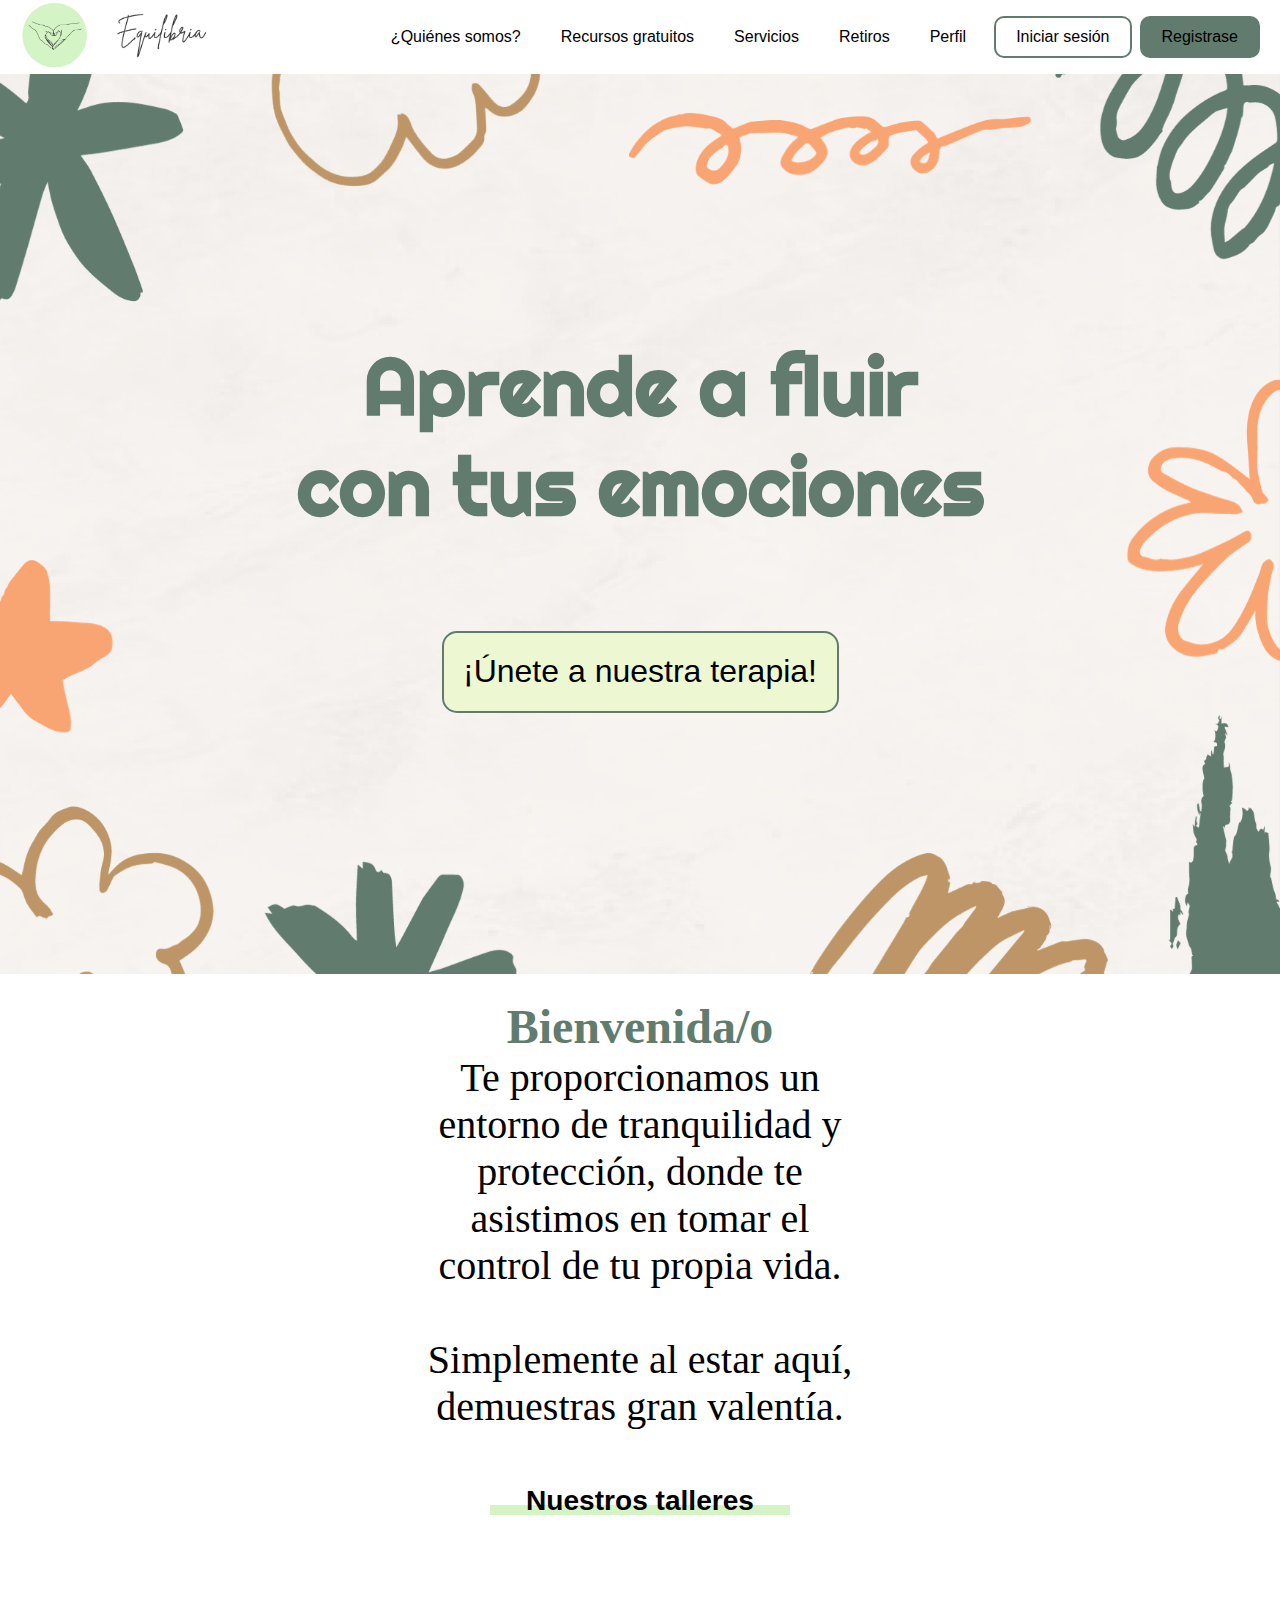
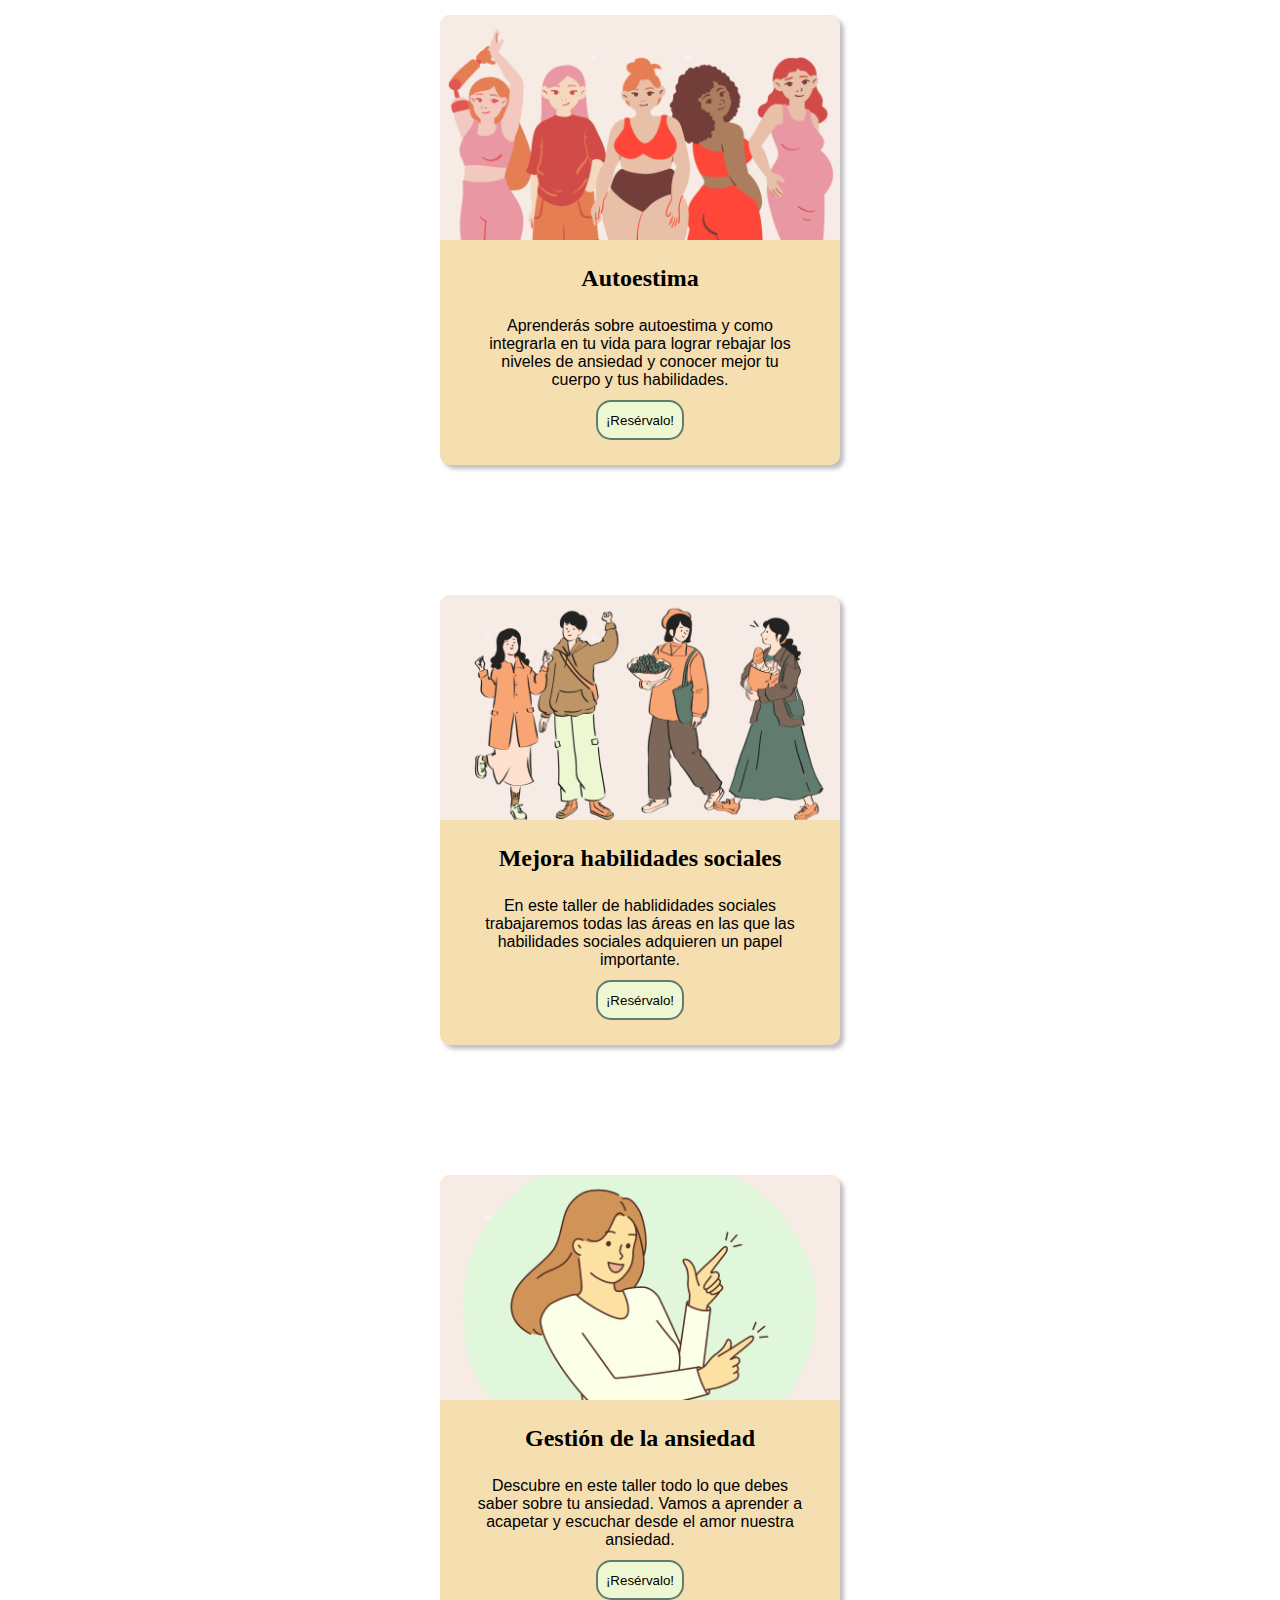
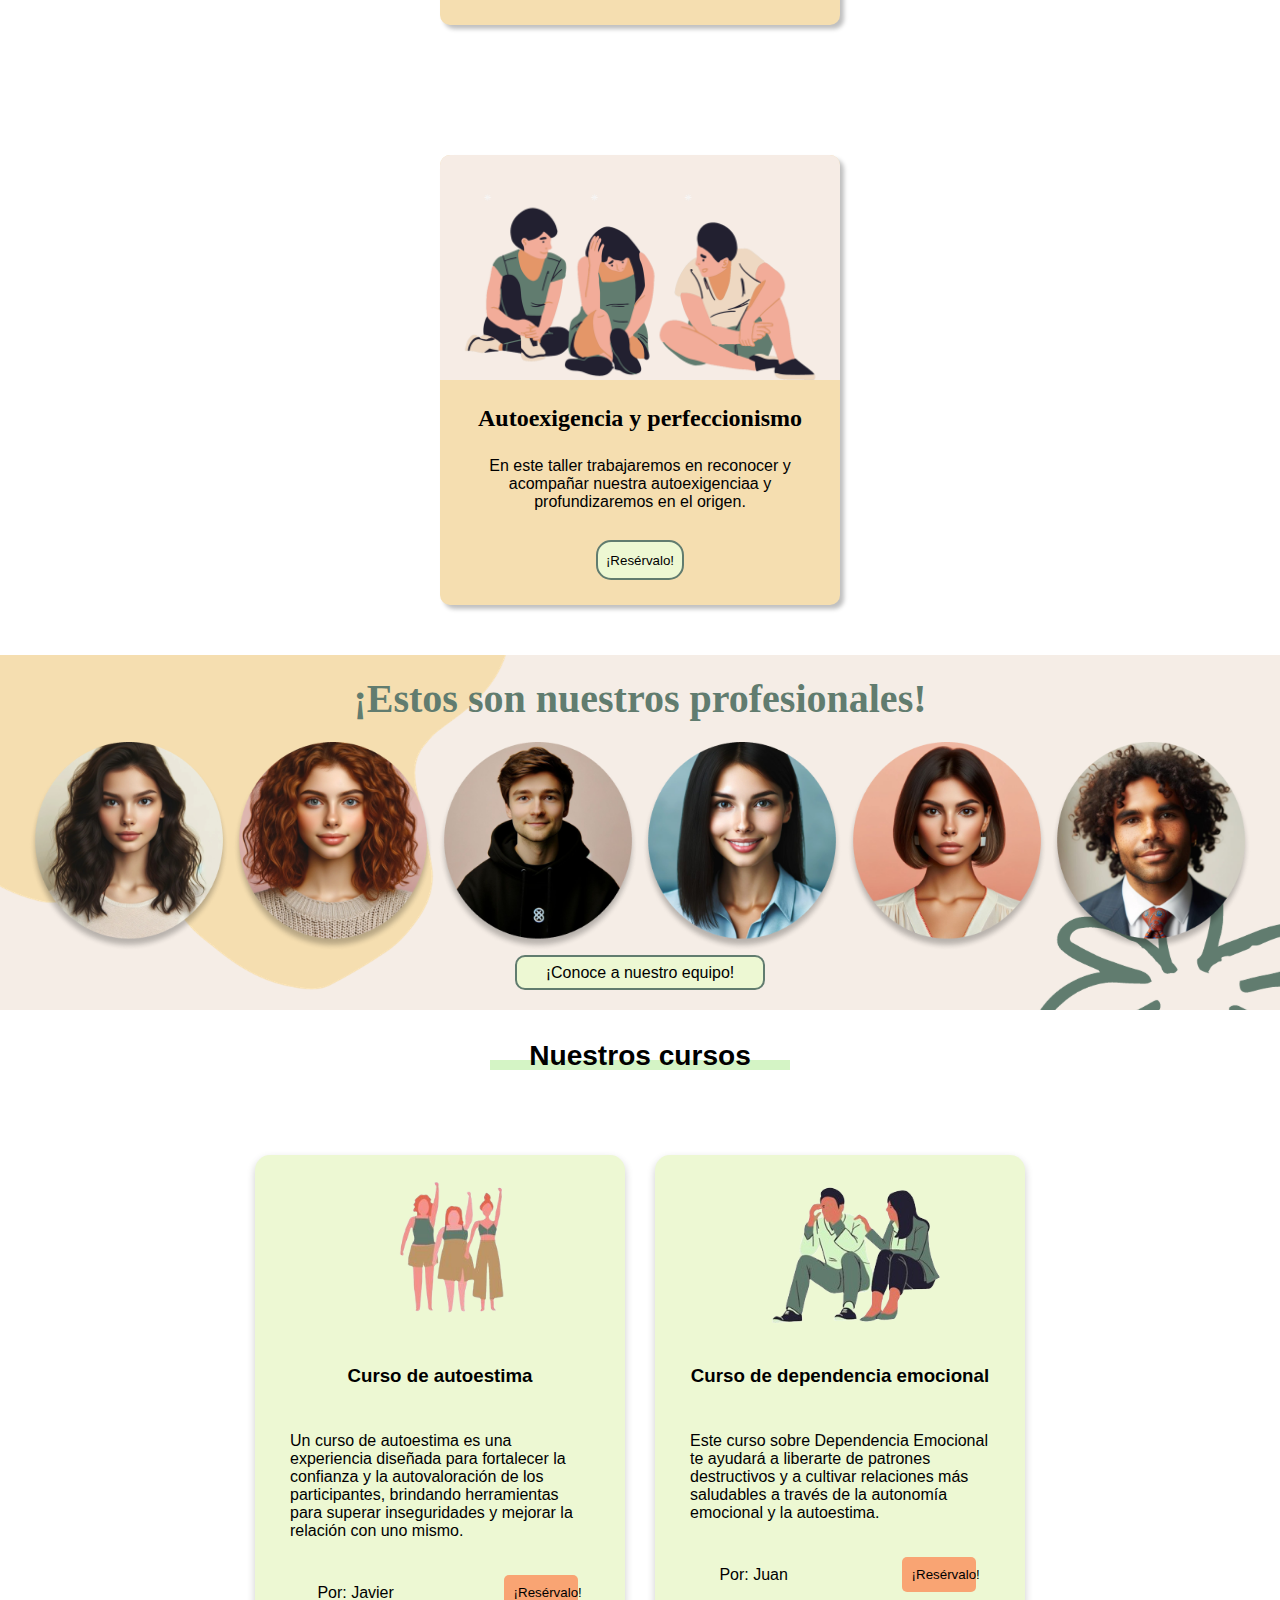
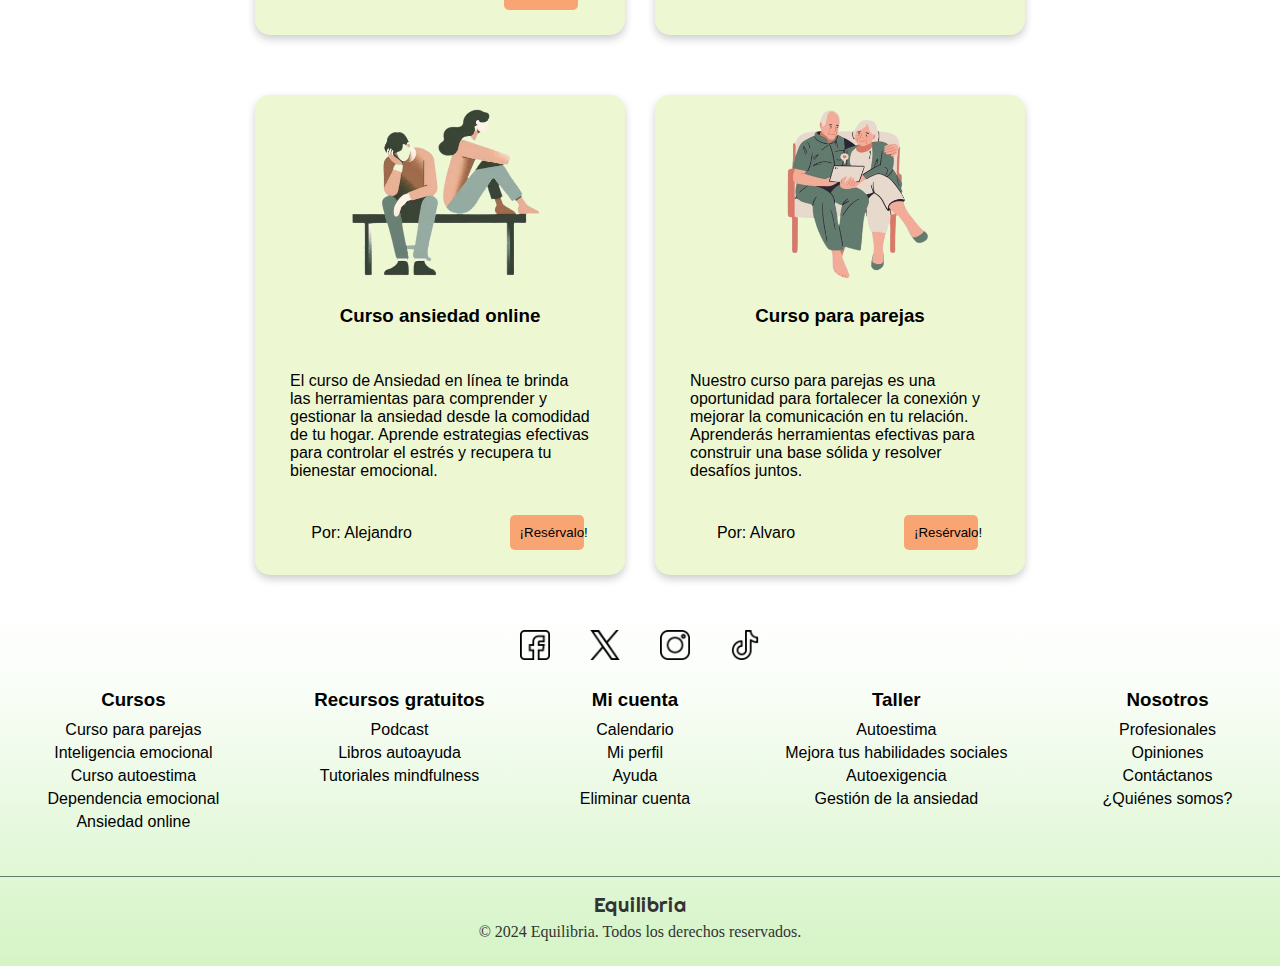
==== Proyecto_integrador/index.html @ 6e43446a "ventana modal quitada del index" ====
<!DOCTYPE html>
<html lang="en">

<head>
    <meta charset="UTF-8">
    <meta name="viewport" content="width=device-width, initial-scale=1.0">
    <link href="https://fonts.googleapis.com/css2?family=Righteous&display=swap" rel="stylesheet">
    <link rel="icon" href="img/logo.png" type="image/x-icon">
    <link rel="stylesheet" href="style.css">
    <script src="validar_inicioSesion.js"></script>
    <link rel="stylesheet" href="https://unpkg.com/swiper/swiper-bundle.min.css" />
    <!-- box icons -->
    <link href='https://unpkg.com/boxicons@2.1.4/css/boxicons.min.css' rel='stylesheet'>
    <title>Equilibria</title>
</head>

<body class="inicio">
    <header class="header">
        <a href="index.html"><img class="logo" src="img/logo2.png" alt="" class="logo"></a>
        <a href="index.html"><img class="nombre" src="img/nombre.png" alt="" class="logo"></a>
        <nav>
            <ul class="menu">
                <li class="dropdown">
                    <a href="QuienesSomos.html" class="dropbtn">¿Quiénes somos?</a>
                    <div class="dropdown-content">
                        <a href="#">Nosotros</a>
                        <a href="#">Profesionales</a>
                        <a href="#">Contáctanos</a>
                    </div>
                </li>

                <li class="dropdown">
                    <a href="recursosGratuitos.html" class="dropbtn">Recursos gratuitos</a>
                    <div class="dropdown-content">
                        <a href="#">Podcast</a>
                        <a href="#">Libros autoayuda</a>
                        <a href="#">Videos mindfulness</a>
                    </div>
                </li>

                <li class="dropdown">
                    <a href="servicios.html" class="dropbtn">Servicios</a>
                    <div class="dropdown-content">
                        <a href="#">Terapia psicológica</a>
                        <a href="#">Talleres</a>
                        <a href="#">Cursos</a>
                        <a href="#">Asistencia a domicilio</a>
                    </div>
                </li>

                <li class="dropdown">
                    <a href="retiros.html" class="dropbtn">Retiros</a>
                    <div class="dropdown-content">
                        <a href="#">Retiro de verano</a>
                        <a href="#">Retiro de invierno</a>
                    </div>
                </li>

                <li class="dropdown">
                    <a href="perfil.html" class="dropbtn">Perfil</a>
                    <div class="dropdown-content">
                        <a href="#">Mi perfil</a>
                        <a href="#">Calendario</a>
                        <a href="#">Ayuda</a>
                        <a href="#">Eliminar cuenta</a>
                        <a href="#">Cerrar sesión</a>
                    </div>
                </li>

                <li class="iniciarSesion"><a href="#" class="hero__cta">Iniciar sesión</a></li>
                <li class="registro"><a href="registrarse.php">Registrase</a></li>
            </ul>
        </nav>
    </header>
    <main>
        <div class="pginicio">
            <h1>Aprende a fluir <br> con tus emociones</h1>
            <button class="boton_inicio">¡Únete a nuestra terapia!</button>
        </div>
        <div class="bienvenido">
            <h3 class="titBienvenido">Bienvenida/o</h3>
            <p>Te proporcionamos un entorno de tranquilidad y protección, donde te asistimos en tomar el control de tu
                propia vida. <br> <br> Simplemente al estar aquí, demuestras gran valentía.</p>
        </div>
        <div>
            <div class="subrayado">
                <h3>Nuestros talleres</h3>
            </div>
            <div class="talleresInicio">
                <div class="taller">
                    <img src="img/taller1.png">
                    <h3>Autoestima</h3>
                    <p>Aprenderás sobre autoestima y como integrarla en tu vida para lograr rebajar los niveles de
                        ansiedad
                        y
                        conocer mejor tu cuerpo y tus habilidades.
                    </p>
                    <button>¡Resérvalo!</button>
                </div>

                <div class="taller">
                    <img src="img/taller2.png">
                    <h3>Mejora habilidades sociales</h3>
                    <p>En este taller de hablididades sociales trabajaremos todas las áreas en las que las habilidades
                        sociales adquieren un papel importante.
                    </p>
                    <button>¡Resérvalo!</button>
                </div>

                <div class="taller">
                    <img src="img/taller3.png">
                    <h3>Gestión de la ansiedad</h3>
                    <p>Descubre en este taller todo lo que debes saber sobre tu ansiedad. Vamos a aprender a acapetar y
                        escuchar desde el amor nuestra ansiedad.
                    </p>
                    <button>¡Resérvalo!</button>
                </div>

                <div class="taller">
                    <img src="img/taller4.png">
                    <h3>Autoexigencia y perfeccionismo</h3>
                    <p>En este taller trabajaremos en reconocer y acompañar nuestra autoexigenciaa y profundizaremos en
                        el origen.
                    </p>
                    <button>¡Resérvalo!</button>
                </div>
            </div>
        </div>
        <div class="profesionales">
            <h2>¡Estos son nuestros profesionales!</h2>
            <img src="img/prof1.png">
            <img src="img/prof2.png">
            <img src="img/prof3.png">
            <img src="img/prof4.png">
            <img src="img/prof5.png">
            <img src="img/prof6.png">
            <br>
            <button>¡Conoce a nuestro equipo!</button>
        </div>

        <div>
            <div class="subrayado">
                <h3>Nuestros cursos</h3>
            </div>
        </div>
        <div class="container">
            <div class="cursos">
                <img src="img/cursoAutoestima.png" alt="">
                <div class="card-description">
                    <div class="card-title">
                        <h3>Curso de autoestima</h3>
                    </div>
                    <div class="card-text">
                        <p>
                            Un curso de autoestima es una experiencia diseñada para fortalecer la confianza y la
                            autovaloración de los participantes, brindando herramientas para superar
                            inseguridades y mejorar la relación con uno mismo.
                        </p>
                    </div>
                    <div class="card-link">
                        <p>Por: Javier </p>
                        <button>¡Resérvalo!</button>
                    </div>
                </div>
            </div>

            <div class="cursos">
                <img src="img/cursoDependenciaEmocional.png" alt="">
                <div class="card-description">
                    <div class="card-title">
                        <h3>Curso de dependencia emocional</h3>
                    </div>
                    <div class="card-text">
                        <p>Este curso sobre Dependencia Emocional te ayudará a liberarte de patrones
                            destructivos y a cultivar relaciones más saludables a través de la autonomía
                            emocional y la autoestima.
                        </p>
                    </div>
                    <div class="card-link">
                        <p>Por: Juan </p>
                        <button>¡Resérvalo!</button>
                    </div>
                </div>
            </div>
            <div class="cursos">
                <img src="img/cursoAnsiedadOnline.png" alt="">
                <div class="card-title">
                    <h3>Curso ansiedad online</h3>
                </div>
                <div class="card-text">
                    <p>El curso de Ansiedad en línea te brinda las herramientas para comprender y gestionar
                        la ansiedad desde la comodidad de tu hogar. Aprende estrategias efectivas para
                        controlar el estrés y recupera tu bienestar emocional.
                    </p>
                </div>
                <div class="card-link">
                    <p>Por: Alejandro </p>
                    <button>¡Resérvalo!</button>
                </div>
            </div>
            <div class="cursos">
                <img src="img/cursoParejas.png" alt="">
                <div class="card-description">
                    <div class="card-title">
                        <h3>Curso para parejas</h3>
                    </div>
                    <div class="card-text">
                        <p>Nuestro curso para parejas es una oportunidad para fortalecer la conexión y mejorar
                            la comunicación en tu relación. Aprenderás herramientas efectivas para construir una
                            base sólida y resolver desafíos juntos.
                        </p>
                    </div>
                    <div class="card-link">
                        <p>Por: Alvaro </p>
                        <button>¡Resérvalo!</button>
                    </div>
                </div>
            </div>
        </div>
        </div>
        <script src="https://unpkg.com/swiper/swiper-bundle.min.js"></script>
        <script src="script.js"></script>
    </main>
    <footer>
        <div class="redesSociales">
            <a href="https://www.facebook.com/" target="_blank"><img src="img/facebook.png" alt="Facebook"></a>
            <a href="https://twitter.com/" target="_blank"><img src="img/twitter.png" alt="Twitter"></a>
            <a href="https://www.instagram.com/" target="_blank"><img src="img/instagram.png" alt="Instagram"></a>
            <a href="https://www.tiktok.com/" target="_blank"><img src="img/tik-tok.png" alt="tiktok"></a>
        </div>

        <div class="footer-container">
            <div class="footer-section">
                <h3>Cursos</h3>
                <a href="#">Curso para parejas</a>
                <a href="#">Inteligencia emocional</a>
                <a href="#">Curso autoestima</a>
                <a href="#">Dependencia emocional</a>
                <a href="#">Ansiedad online</a>
            </div>
            <div class="footer-section">
                <h3>Recursos gratuitos</h3>
                <a href="#">Podcast</a>
                <a href="#">Libros autoayuda</a>
                <a href="#">Tutoriales mindfulness</a>
            </div>
            <div class="footer-section">
                <h3>Mi cuenta</h3>
                <a href="#">Calendario</a>
                <a href="#">Mi perfil</a>
                <a href="#">Ayuda</a>
                <a href="#">Eliminar cuenta</a>
            </div>
            <div class="footer-section">
                <h3>Taller</h3>
                <a href="#">Autoestima</a>
                <a href="#">Mejora tus habilidades sociales</a>
                <a href="#">Autoexigencia</a>
                <a href="#">Gestión de la ansiedad</a>
            </div>
            <div class="footer-section">
                <h3>Nosotros</h3>
                <a href="#">Profesionales</a>
                <a href="#">Opiniones</a>
                <a href="#">Contáctanos</a>
                <a href="#">¿Quiénes somos?</a>
            </div>
        </div>
        <div class="footer-branding">
            <p class="nombre_footer">Equilibria</p>
            <p>&copy; 2024 Equilibria. Todos los derechos reservados.</p>
        </div>
    </footer>
    <script src="main.js"></script>
</body>

</html>
---- Proyecto_integrador/style.css ----
@import url("https://fonts.googleapis.com/css2?family=Righteous&display=swap");

:root {
  --verde: #d4f4c5;
  --verde-oscuro: #617c6f;
  --verde-claro: #edf8d3;
  --contraste: #f9a473;
  --contraste-oscuro: #bd9567;
  --contraste-claro: #f5deb0;
  --degradado: linear-gradient(
    247deg,
    #64a485 6.29%,
    #7ead96 38.82%,
    #9dca99 62.65%,
    #bdf1a4 86.31%
  );
}
/* Resetea el padding y el margin para remover los espacios predeterminados */
* {
  margin: 0;
  padding: 0;
  box-sizing: border-box;
}

body {
  font-family: "Chivo", sans-serif;
  margin: 0;
}

/* Estilos para la página de inicio específicamente */
.inicio {
  display: grid;
  grid-template-rows: min-content 1fr min-content;
  font-family: "Chivo", sans-serif;
  color: #000000;
  height: 100vh;
}

main {
  flex-direction: column;
  display: flex;
  height: 100%;
}

/* Estilos para el encabezado */
.header {
  background-color: #ffffff;
  display: flex;
  align-items: center;
  padding: 0 20px;
}

.logo {
  max-height: 70px;
}

.nombre {
  margin-left: 25px;
  max-height: 45px;
}

/* Estilos para el menú */
nav {
  flex-grow: 1;
  text-align: right;
}

.menu {
  list-style-type: none;
  display: flex;
  justify-content: flex-end;
  align-items: center;
  padding-right: 0;
}

.menu li a {
  display: block;
  padding: 10px 20px;
  text-decoration: none;
  color: black;
}

/* Estilo base para ambos botones */
.iniciarSesion,
.registro {
  display: inline-block;
  text-align: center;
  margin-left: 8px;
  border-radius: 10px;
  border: 2px solid var(--verde-oscuro);
  transition: background-color 0.3s, color 0.3s;
  cursor: pointer;
  text-decoration: none;
}

/* Estilo para el botón "Registro" */
.registro {
  background-color: var(--verde-oscuro);
  color: black;
}

.iniciarSesion:hover,
.registro:hover {
  background-color: var(--verde-claro);
}

/* Estilos para el dropdown */
.dropdown {
  position: relative;
  display: inline-block;
}

.dropdown-content {
  display: none;
  position: absolute;
  right: 0;
  background-color: #ffffff;
  min-width: 160px;
  box-shadow: 0px 8px 16px 0px rgba(0, 0, 0, 0.2);
  z-index: 1;
}

.dropdown-content a {
  color: black;
  padding: 12px 16px;
  text-decoration: none;
  display: block;
  text-align: left;
}

.dropdown-content a:hover {
  background-color: var(--verde);
}

.dropdown:hover .dropdown-content {
  display: block;
}

.dropbtn {
  cursor: pointer;
}

/* Footer */
footer {
  background: linear-gradient(
    180deg,
    rgba(255, 255, 255, 0) 0%,
    rgba(244, 252, 240, 0.54) 22.4%,
    #e8f9e0 57.46%,
    #d4f4c5 100%
  );
  color: #333;
  padding: 20px 0;
  position: relative;
}

.redesSociales {
  color: black;
  display: flex;
  justify-content: center;
  align-items: center;
  margin-bottom: 25px;
}

.redesSociales a {
  margin: 0 20px;
}

.redesSociales img {
  width: 30px;
  height: 30px;
}

.footer-container {
  display: flex;
  justify-content: space-around;
  flex-wrap: wrap;
  text-align: center;
  padding-bottom: 20px;
}

.footer-section h3 {
  color: #000;
  margin-bottom: 10px;
}

.footer-section a {
  display: block;
  color: black;
  text-decoration: none;
  margin-bottom: 5px;
  transition: color 0.3s ease;
}

.footer-section a:hover {
  color: var(--verde-oscuro);
}

.footer-branding {
  text-align: center;
  margin-top: 20px;
  border-top: 1px solid var(--verde-oscuro); /* Línea divisoria */
  padding-top: 10px;
}

.footer-branding p {
  margin: 5px 0;
}

.nombre_footer {
  font-family: "Righteous";
  font-size: 20px;
}

@media screen and (max-width: 768px) {
  .footer-container {
    justify-content: center;
  }
}

/* inicio sesion */
.modal {
  position: fixed;
  top: 0;
  left: 0;
  right: 0;
  bottom: 0;
  background-color: #111111bd;
  display: flex;
  opacity: 0;
  pointer-events: none;
  transition: opacity 0.6s 0.9s;
  --transform: translateY(-100vh);
  --transition: transform 0.8s;
}

.modal--show {
  opacity: 1;
  pointer-events: unset;
  transition: opacity 0.6s;
  --transform: translateY(0);
  --transition: transform 0.8s 0.8s;
}

.modal__container {
  margin: auto;
  width: 90%;
  max-width: 800px;
  max-height: 90%;
  border-radius: 10px;
  padding: 3em 2.5em;
  display: grid;
  gap: 1em;
  grid-auto-columns: 100%;
  transform: var(--transform);
  background-image: url(img/fondoRegistro.png);
  background-repeat: no-repeat;
  background-position: center;
  background-size: cover;
  font-family: "Righteous";
}

@media (max-width: 800px) {
  .modal__container {
    padding: 2em 1.5em;
  }

  .modal__title {
    font-size: 2rem;
  }
}

/* Estilo base para ambos botones */
.iniciarSesion,
.registro {
  display: inline-block;
  text-align: center;
  margin-left: 8px;
  border-radius: 10px;
  border: 2px solid var(--verde-oscuro);
  transition: background-color 0.3s, color 0.3s;
  cursor: pointer;
  text-decoration: none;
}

/* Estilo para el botón "Iniciar Sesión" */
.iniciarSesion {
  color: black;
}

/* Estilo para el botón "Registro" */
.registro {
  background-color: var(--verde-oscuro);
  color: black;
}

.iniciarSesion:hover,
.registro:hover {
  background-color: var(--verde-claro);
}
.subrayadoFormulario {
  background-color: var(--contraste-claro);
  height: 15px;
  font-size: 30px;
  width: 425px;
  text-align: center;
  margin: 30px auto;
  font-family: "Righteous", cursive;
}

.subrayadoFormulario h3 {
  transform: translate(0px, -50px);
  font-size: 60px;
}

.containerForm {
  display: flex;
  justify-content: center;
  align-items: center;
  margin: auto;
  width: 50%;
}

.inicioSesion {
  background-image: url(img/fondoRegistro.png);
  background-repeat: no-repeat;
  background-size: cover;
  font-family: "Righteous", cursive;
  background-color: #f0f0f0;
  display: flex;
  flex-direction: column;
  justify-content: center;
  align-items: center;
  height: 100vh;
  margin: 100px;
}

.formInicioSesion {
  width: 80%;
  border-radius: 15px;
  padding: 0px;
  margin: auto;
  position: relative;
  max-width: 800px;
  font-family: "Chivo", sans-serif;
}

.formInicioSesion label {
  display: block;
  margin-bottom: 5px;
  font-weight: bold;
}

.formInicioSesion hr {
  height: 8px;
  background-color: var(--verde-oscuro);
  border-radius: 10px;
  border-style: none;
  margin: 28px -50px;
  width: 115%;
  text-align: center;
}

.formInicioSesion input {
  font-family: "Chivo", sans-serif;
  width: 100%;
  padding: 10px;
  margin-bottom: 20px;
  border: 1px solid var(--verde-oscuro);
  border-radius: 20px;
}

.formInicioSesion button[type="submit"] {
  background-color: var(--verde-oscuro);
  color: white;
  padding: 10px 20px;
  border: none;
  border-radius: 20px;
  cursor: pointer;
  width: 80%;
  box-shadow: 0 4px 4px rgba(0, 0, 0, 0.2);
  transition: background-color 0.5s ease, color 0.5s ease;
  display: block;
  margin: 20px auto;
}

.formInicioSesion button[type="submit"]:hover {
  background-color: var(--contraste-oscuro);
}

.form-row {
  display: flex;
  justify-content: space-between;
  margin-bottom: 20px;
}

.form-column {
  flex: 1;
  margin-right: 20px;
}

.form-column:last-child {
  margin-right: 0;
}

.formInicioSesion input {
  width: 100%; /* Asegura que el input ocupe toda la columna */
}
.formInicioSesion p {
  text-align: center;
  margin-top: -25px;
  text-decoration: none;
}
.formInicioSesion a {
  text-decoration: none;
  color: var(--verde-oscuro);
}

.google-signin {
  width: 60%;
  display: flex;
  justify-content: center;
  align-items: center;
  gap: 0.6rem;
  font-weight: 500;
  font-size: 20px;
  padding: 0.5rem 0;
  border-radius: 1.5rem;
  color: var(--verde-oscuro);
  margin-left: 140px;
  cursor: pointer;
}
.google-signin {
  border: 2px solid var(--verde-oscuro);
}
.google-signin object {
  width: 1.5rem;
  height: 1.5rem;
}
.google-signin:hover {
  color: white;
  background: var(--verde-oscuro);
  transition: background-color 0.5s ease, color 0.5s ease;
}
a {
  text-decoration: none;
}
#cruz {
  color: #000;
  font-size: 40px;
  margin-top: -80px;
  margin-left: 675px;
}
.error-mensaje {
  color: red;
  display: none;
  margin-top: 5px;
}

.input-error {
  border: 1px solid red;
}

/* ojo */
.input-container {
  position: relative;
  align-items: center;
  width: 100%;
}

.input-container input[type="password"] {
  flex: 1;
  padding-right: 80px;
}

.input-container input[type="text"] {
  flex: 1;
  padding-right: 80px;
}

.input-container .eye-icon {
  position: absolute;
  right: 10px;
  top: 8px;
  cursor: pointer;
}

/*pagino de inicio*/
.pginicio {
  display: flex;
  flex-direction: column;
  justify-content: center;
  align-items: center;
  background-image: url("img/fondo.png");
  background-repeat: no-repeat;
  background-size: cover;
  height: 100vh;
  text-align: center;
}

h1 {
  font-family: "Righteous";
  font-size: 80px;
  color: var(--verde-oscuro);
}

p {
  /* font-size: 16px; */
  font-family: "Bellefair";
}

.boton_inicio {
  margin-top: 95px;
  display: inline-flex;
  align-items: center;
  justify-content: center;
  width: 397px;
  height: 82px;
  font-family: "Chivo", sans-serif;
  font-size: 32px;
  border-radius: 15px;
  border: 2px solid var(--verde-oscuro);
  background-color: var(--verde-claro);
  color: #000000;
  text-align: center;
  cursor: pointer;
  transition: background-color 0.3s, color 0.3s;
}

.boton_inicio:hover {
  background-color: var(--verde-oscuro);
  color: #000000;
}

.bienvenido {
  display: flex;
  width: 100%;
  padding: 32px;
  flex-direction: column;
  justify-content: center;
  align-items: center;
  padding: 25px;
}

.titBienvenido {
  color: var(--verde-oscuro);
  font-size: 48px;
  font-family: "Bellefair";
}

.bienvenido p {
  font-size: 40px;
  text-align: center;
  margin: 0 400px;
}

.talleresInicio {
  display: flex;
  width: 100%;
  flex-wrap: wrap;
  justify-content: center;
  gap: 30px;
}

.subrayado {
  background-color: var(--verde);
  height: 10px;
  font-size: 24px;
  width: 300px;
  text-align: center;
  margin: 50px auto;
}

.subrayado h3 {
  transform: translate(0px, -20px);
}

.taller {
  display: flex;
  flex-direction: column;
  align-items: center;
  background-color: var(--contraste-claro);
  width: 400px;
  height: 450px;
  border-radius: 10px;
  box-shadow: 4px 4px 4px 0px rgba(0, 0, 0, 0.25);
  margin: 50px 150px;
}

.taller img {
  border-radius: 10px 10px 0 0;
  width: 400px;
  height: auto;
}

.taller h3 {
  font-size: 24px;
  font-family: "Bellefair";
  text-align: center;
  padding: 25px;
}

.taller p {
  padding: 0 35px;
  text-align: center;
  font-family: "Chivo", sans-serif;
}

.taller button {
  border-radius: 15px;
  width: 88px;
  height: 40px;
  border: 2px solid var(--verde-oscuro);
  background-color: var(--verde-claro);
  color: #000000;
  text-align: center;
  cursor: pointer;
  transition: background-color 0.3s, color 0.3s;
  margin-top: auto;
  margin-bottom: 25px;
}

.taller button:hover {
  background-color: var(--verde-oscuro);
  color: #000000;
}

.profesionales {
  text-align: center;
  background-image: url(img/fondoProfresionalesInicio.png);
  background-repeat: no-repeat;
  background-size: cover;
  padding: 20px;
}

.profesionales h2 {
  color: var(--verde-oscuro);
  font-family: "Bellefair";
  font-size: 40px;
  margin-bottom: 20px;
}

.profesionales img {
  width: 200px;
}

.profesionales button {
  border-radius: 10px;
  border: 2px solid var(--verde-oscuro);
  background-color: var(--verde-claro);
  width: 250px;
  height: 35px;
  font-size: 16px;
}

.profesionales button:hover {
  background-color: var(--verde);
  color: black;
}

.container {
  display: flex;
  flex-wrap: wrap;
  justify-content: flex-start;
  gap: 20px;
  margin: 15px 250px;
}

.cursos {
  background-color: var(--verde-claro);
  border-radius: 15px;
  max-width: 500px;
  width: calc(50% - 20px);
  margin: 20px auto;
  box-shadow: 0 4px 8px rgba(0, 0, 0, 0.2);
}

.cursos img {
  display: block;
  height: 180px;
  width: auto;
  margin: 10px auto;
}

.card-title h3 {
  text-align: center;
  padding: 10px 0;
}

.card-text p {
  padding: 35px;
  margin: 0;
  font-size: 16px;
  font-family: "Chivo", sans-serif;
}

.card-link {
  border-radius: 15px;
  text-align: center;
  display: flex;
  justify-content: space-around;
  align-items: center;
  padding-bottom: 25px;
}

.card-link p {
  margin: 0;
  padding: 0 15px;
  font-family: "Chivo", sans-serif;
}

.card-link button {
  width: 20%;
  padding: 10px;
  border: none;
  background-color: var(--contraste);
  border-radius: 5px;
  cursor: pointer;
  transition: background-color 0.3s ease;
}

.card-link button:hover {
  background-color: var(--contraste-claro);
}

/* pagina perfil */

.formInicioSesion {
  width: 100%;
  border-radius: 15px;
  padding: 0px;
  margin: auto;
  position: relative;
  max-width: 800px;
  font-family: "Chivo", sans-serif;
}

.formInicioSesion label {
  display: block;
  margin-bottom: 5px;
  font-weight: bold;
}

.formInicioSesion hr {
  height: 8px;
  background-color: var(--verde-oscuro);
  border-radius: 10px;
  border-style: none;
  margin: 28px -50px;
  width: 115%;
  text-align: center;
}

.editarPerfil input {
  font-family: "Chivo", sans-serif;
  width: 100%;
  padding: 10px;
  margin-bottom: 20px;
  border: 1px solid var(--verde-oscuro);
  border-radius: 20px;
}

.formInicioSesion button[type="submit"] {
  background-color: var(--verde-oscuro);
  color: white;
  padding: 10px 20px;
  border: none;
  border-radius: 20px;
  cursor: pointer;
  width: 80%;
  box-shadow: 0 4px 4px rgba(0, 0, 0, 0.2);
  transition: background-color 0.5s ease, color 0.5s ease;
  display: block;
  margin: 20px auto;
}

.formInicioSesion button[type="submit"]:hover {
  background-color: var(--contraste-oscuro);
}

.formInicioSesion textarea {
  flex: 1;
  padding-right: 80px;
  font-family: "Chivo", sans-serif;
  width: 100%;
  padding: 10px;
  margin-bottom: 20px;
  border: 1px solid var(--verde-oscuro);
  border-radius: 20px;
}

/* perfil */
.perfil {
  font-family: "Chivo", sans-serif;
  margin-top: 2%;
}

.perfil main {
  background-repeat: no-repeat;
  background-position: top;
  background-size: cover;
  background-image: url(img/fondoPerfil.png);
}

.editarPerfil {
  display: flex;
  flex-direction: column;
  align-content: center;
}

.fotoPerfil {
  display: flex;
  flex-direction: column;
  align-items: center;
  justify-content: center;
  margin-bottom: 20px;
}

#profilePic {
  border-radius: 50%; /* Hace la imagen circular */
  width: 100px;
  height: 100px;
  object-fit: cover;
  cursor: pointer;
}

.fotoPerfil input[type="file"] {
  border-radius: 15px;
  width: 10%;
}

#profileInput {
  display: none;
}

.fotoPerfil label {
  background-color: var(--verde);
  color: black;
  border-radius: 15px;
  padding: 10px;
  cursor: pointer;
  font-size: 15px;
}

.fotoPerfil label:hover {
  background-color: var(--verde-claro);
  color: black;
  border-radius: 15px;
  padding: 10px;
  cursor: pointer;
  box-shadow: 0px 4px 8px 0px rgba(0, 0, 0, 0.2);
}

.formEditarPerfil {
  display: flex;
  flex-wrap: wrap;
  margin: auto 15% 5% 15%;
}
.formEditarPerfil .form-group {
  flex: 1 1 33%;
  padding: 10px;
  box-sizing: border-box;
}
.formEditarPerfil .form-group-bajo {
  flex: 1 1 33%;
  padding: 10px;
  box-sizing: border-box;
}

.formEditarPerfil input[type="text"],
.formEditarPerfil input[type="email"],
.formEditarPerfil input[type="tel"],
.formEditarPerfil input[type="password"] {
  width: 100%;
  padding: 15px 20px;
  box-sizing: border-box;
  border: none;
  border-bottom: 1px solid var(--verde-oscuro);
  outline: none;
}
.formEditarPerfil input[type="text"]:focus,
.formEditarPerfil input[type="email"]:focus,
.formEditarPerfil input[type="tel"]:focus,
.formEditarPerfil input[type="password"]:focus {
  border-bottom: 2px solid var(--verde-claro);
}

.formEditarPerfil button {
  background-color: var(--contraste);
  padding: 10px;
  border-radius: 15px;
  border-style: none;
  margin: auto;
  font-family: "Chivo", sans-serif;
  font-size: 15px;
}

.formEditarPerfil button:hover {
  background-color: var(--contraste-claro);
  padding: 10px;
  border-radius: 15px;
  border-style: none;
  margin: auto;
  font-family: "Chivo", sans-serif;
  box-shadow: 0px 4px 8px 0px rgba(0, 0, 0, 0.2);
}

/* calendario */

.calendario {
  display: flex;
  width: 80%;
  align-content: center;
  text-transform: uppercase;
  margin: 0 auto;
  display: flex;
  justify-content: center;
  flex-direction: column;
}

/* Estilo base para los botones */
.fc .fc-button-primary {
  background-color: var(--verde-oscuro);
  color: #ffffff;
}

/* Estilo para el estado hover de los botones */
.fc .fc-button-primary:hover {
  background-color: var(--verde);
  color: black;
}
.fc .fc-day-today {
  background-color: var(--verde-claro) !important;
}

/* preguntas y respuestas */
.faq-container {
  padding: 25px 0;
  width: 80%;
  margin: 0 auto;
}

.faq-title {
  text-align: center;
  padding: 20px;
  background: var(--verde-claro);
  margin: 0 0 30px 0;
  font-size: 32px;
  position: relative;
}

.faq-title::after {
  content: "";
  position: absolute;
  bottom: -15px;
  left: 50%;
  transform: translateX(-50%);
  width: 30px;
  height: 30px;
  background: #fff;
  border-radius: 50%;
  box-shadow: 0 -2px 15px rgba(0, 0, 0, 0.1);
}

.faq-item {
  border-top: 1px solid var(--contraste-oscuro);
  cursor: pointer;
  transition: background-color 0.3s;
}

.faq-item:first-child {
  border-top: none;
}

.faq-item:hover {
  background: #f8f8f8;
}

.faq-question {
  padding: 15px 55px;
  margin: 0;
  position: relative;
  font-weight: bold;
  font-family: "Chivo", sans-serif;
}

.faq-answer {
  font-family: "Chivo", sans-serif;
  max-height: 0;
  overflow: hidden;
  transition: max-height 0.3s ease;
  padding: 0 55px;
  color: #333;
}

.faq-answer p {
  margin: 0;
  padding: 15px 0;
  font-family: "Chivo", sans-serif;
}

.faq-icon {
  position: absolute;
  right: 20px;
  top: 50%;
  transform: translateY(-50%);
  transition: transform 0.3s ease;
}

.faq-icon svg {
  fill: #007bff;
}

.faq-item.show .faq-answer {
  max-height: 1000px; /* sufficiently large number to handle content's height */
}

.faq-item.show .faq-icon {
  transform: translateY(-50%) rotate(90deg);
}

.contacto {
  margin-top: 5%;
}
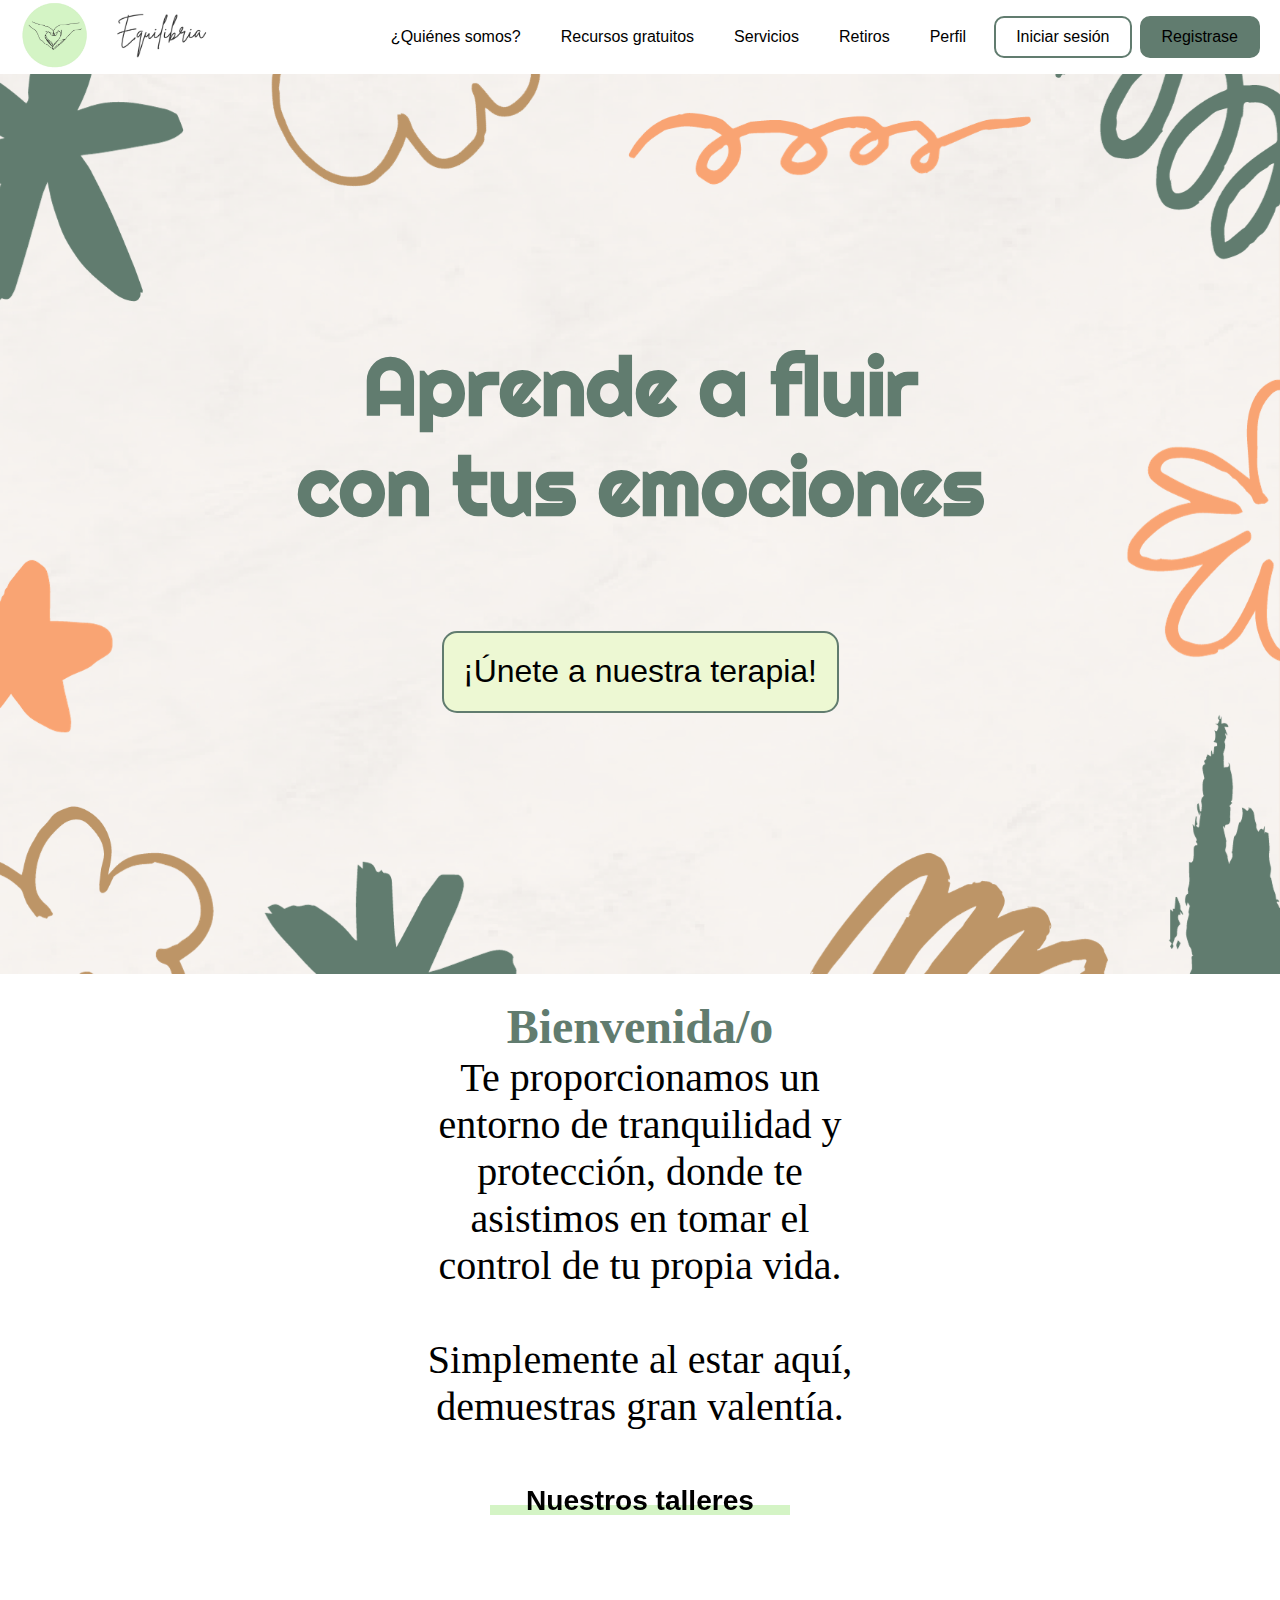
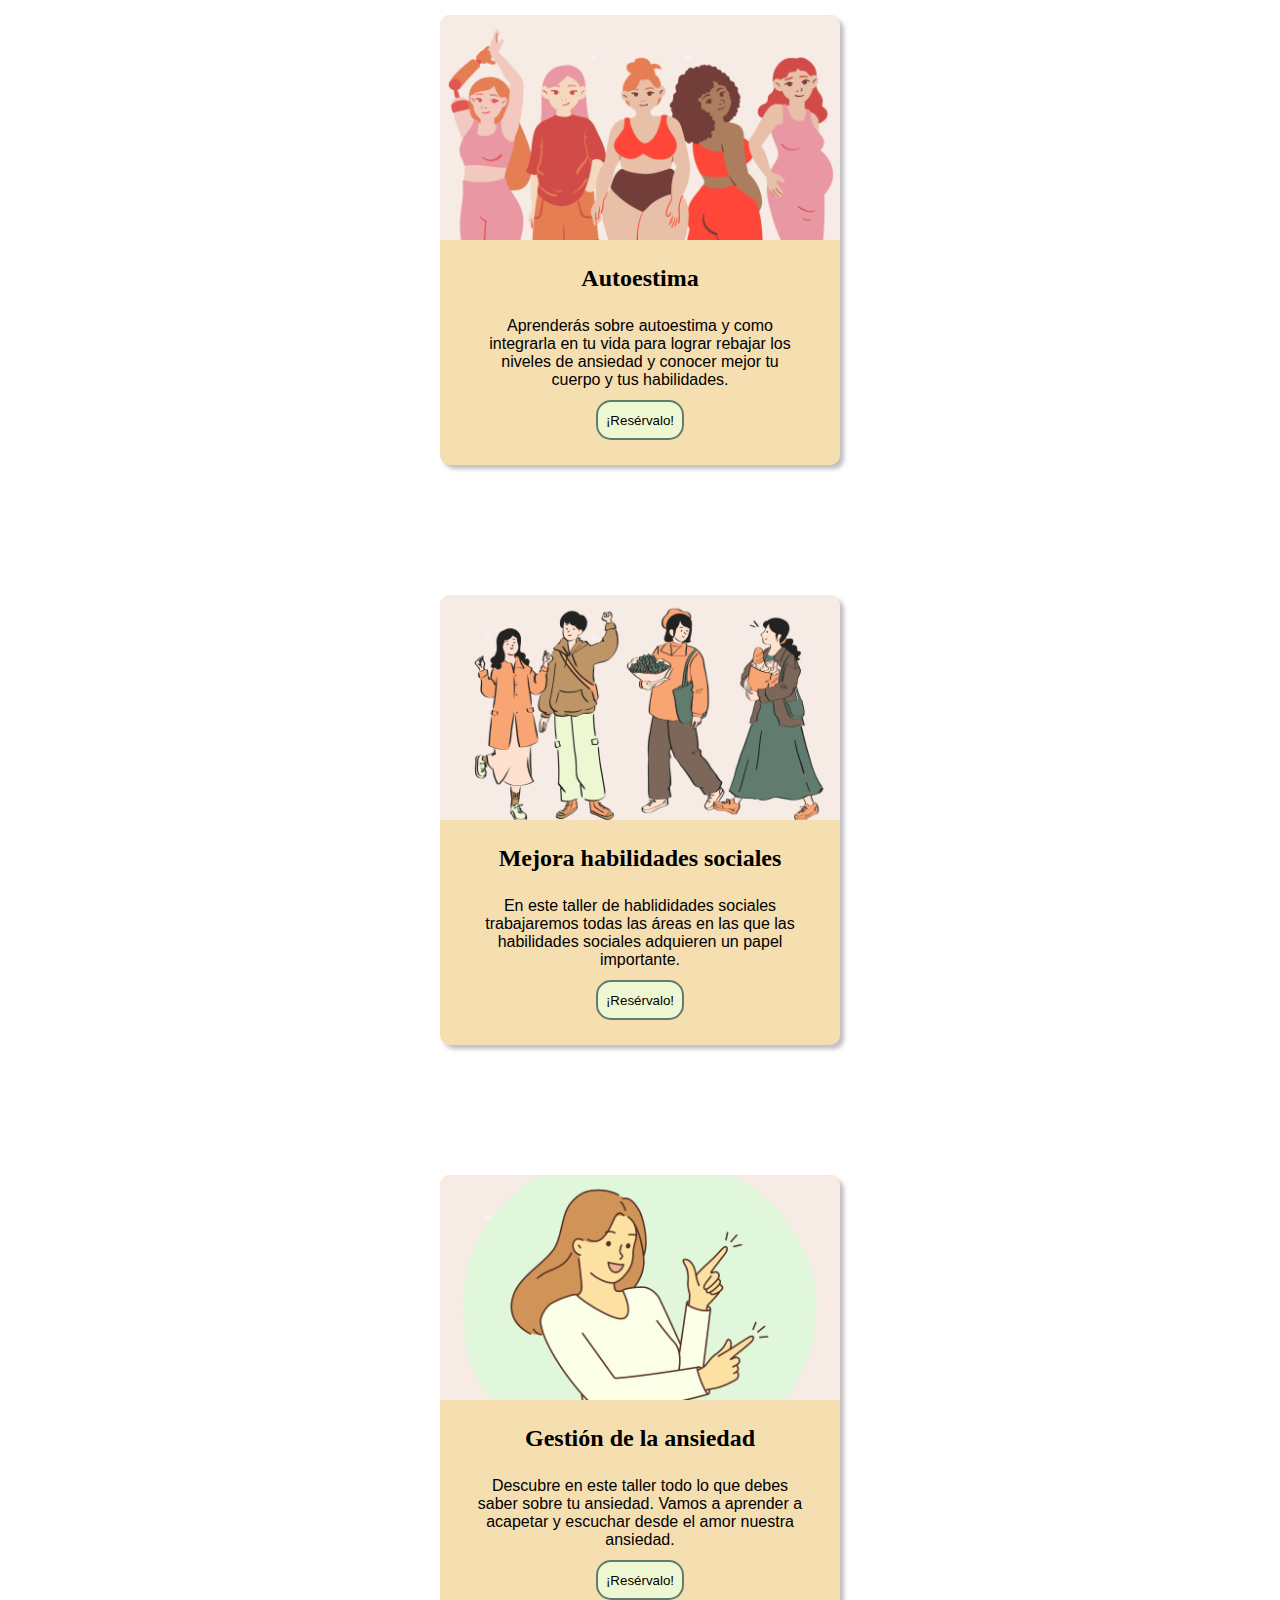
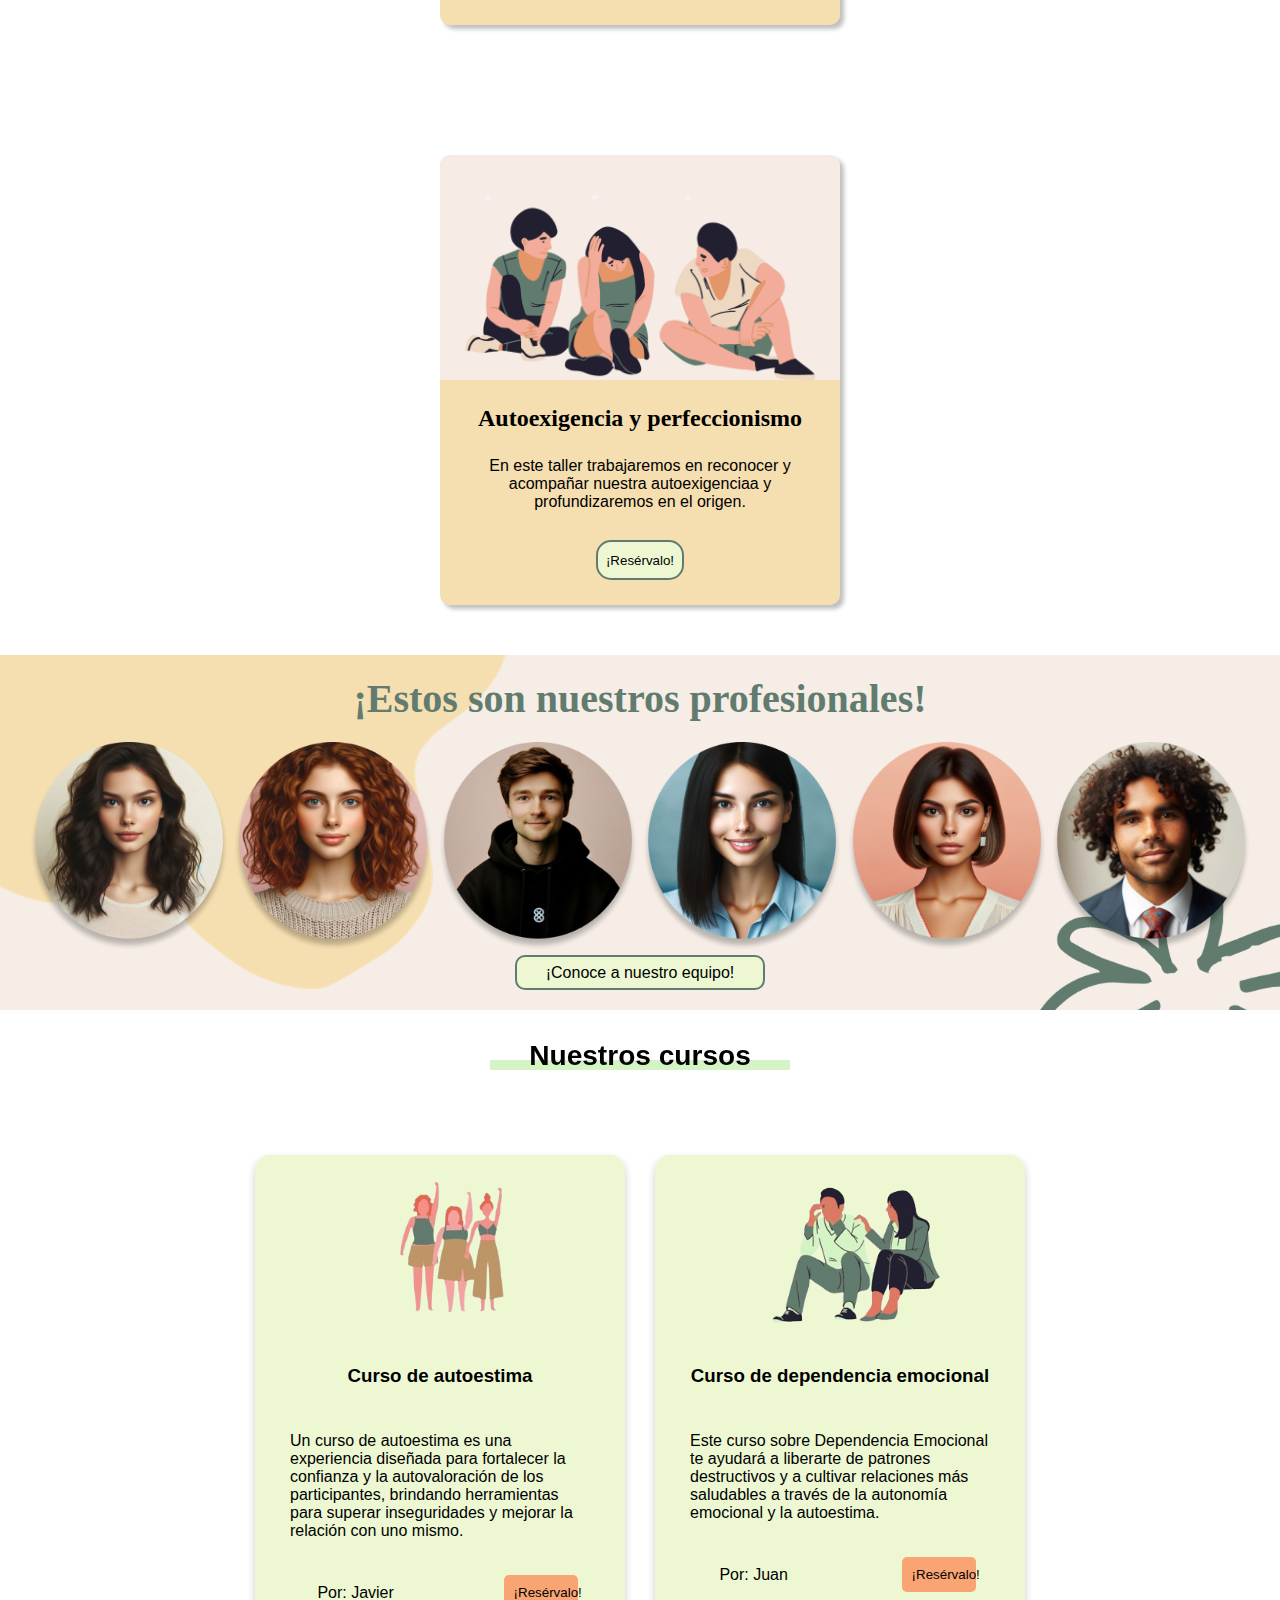
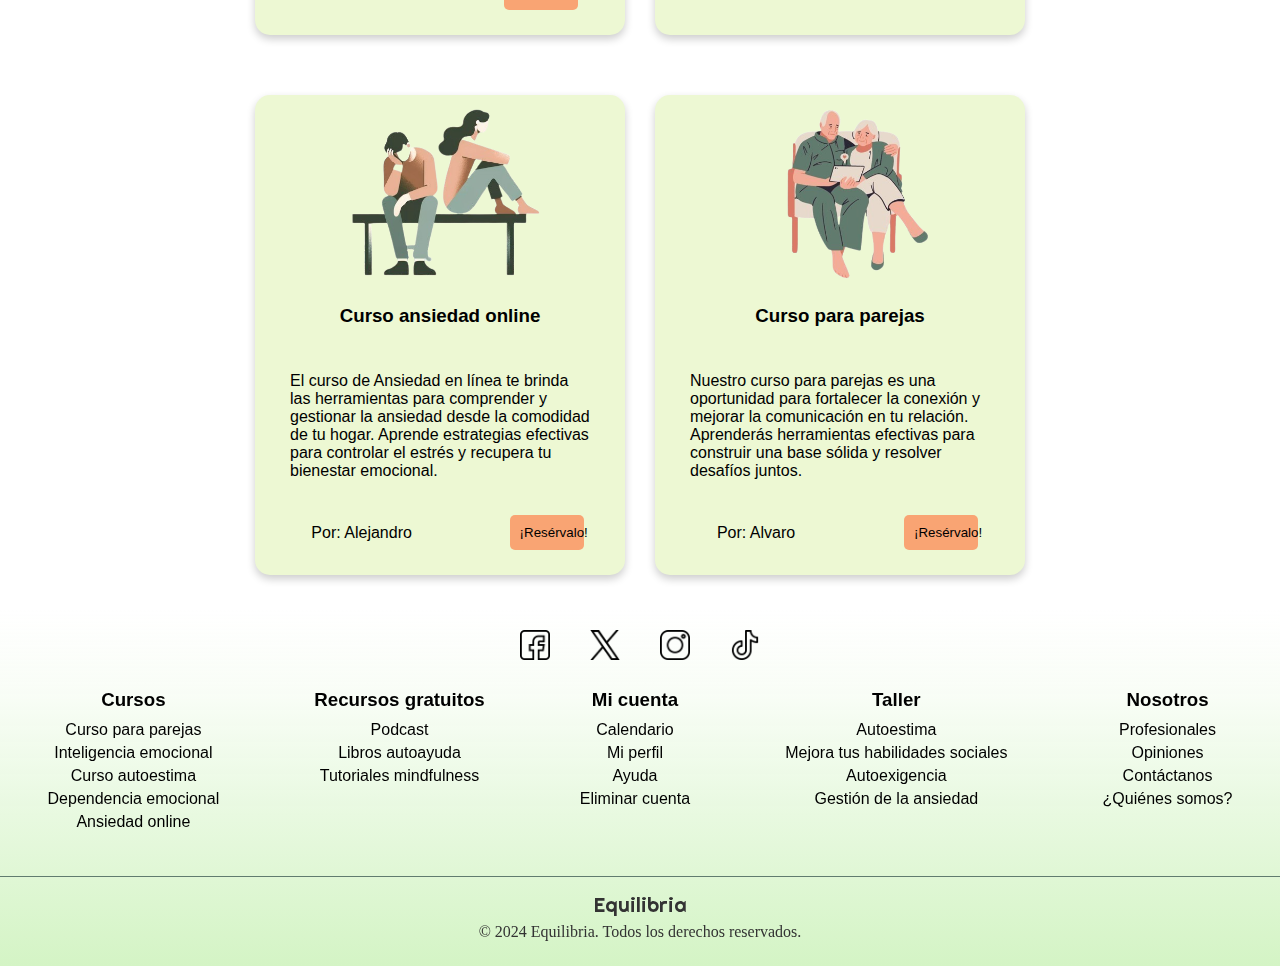
==== commit 3d46c433: "." ====
--- a/Proyecto_integrador/index.html
+++ b/Proyecto_integrador/index.html
@@ -72,6 +72,47 @@
             </ul>
         </nav>
     </header>
+    <section class="modal">
+        <div class="modal__container">
+            <div class="subrayadoFormulario">
+                <h3>Iniciar sesión</h3>
+            </div>
+            <a href="">
+                <button type="submit" class="google-signin">
+                    <object data="../Proyecto_integrador/img/google.svg"></object>
+                    <span>Inicia sesión con Google</span>
+                </button>
+            </a>
+            <div class="containerForm">
+                <form class="formInicioSesion" id="loginForm" method="post" action="inicio_sesion.php"
+                    onsubmit="validarFormularioInicio()">
+                    <hr>
+                    <label for="usuario_pacientes">Usuario:</label>
+                    <input type="text" id="usuario_pacientes" name="usuario_pacientes">
+                    <span id="errorUsuario" class="error-mensaje"></span>
+
+                    <br><br>
+
+                    <label for="contrasena_pacientes">Contraseña:</label>
+                    <div class="input-container">
+                        <input type="password" id="contrasena_pacientes" name="contrasena_pacientes">
+                        <span onclick="togglePasswordVisibility()">
+                            <i class="eye-icon">🙉</i>
+                        </span>
+                    </div>
+                    <span id="errorContrasena" class="error-mensaje"></span>
+                    <div id="loginError" class="error-mensaje" style="display:none;"></div>
+
+                    <hr>
+                    <br>
+
+                    <p>¿No tienes una cuenta?<a href="https://www.youtube.com/"> Crea una cuenta</a></p>
+
+                    <button type="submit">Acceder a mi cuenta</button>
+                </form>
+            </div>
+        </div>
+    </section>
     <main>
         <div class="pginicio">
             <h1>Aprende a fluir <br> con tus emociones</h1>
@@ -272,6 +313,7 @@
         </div>
     </footer>
     <script src="main.js"></script>
+    <script src="validar_inicioSesion.js"></script>
 </body>
 
 </html>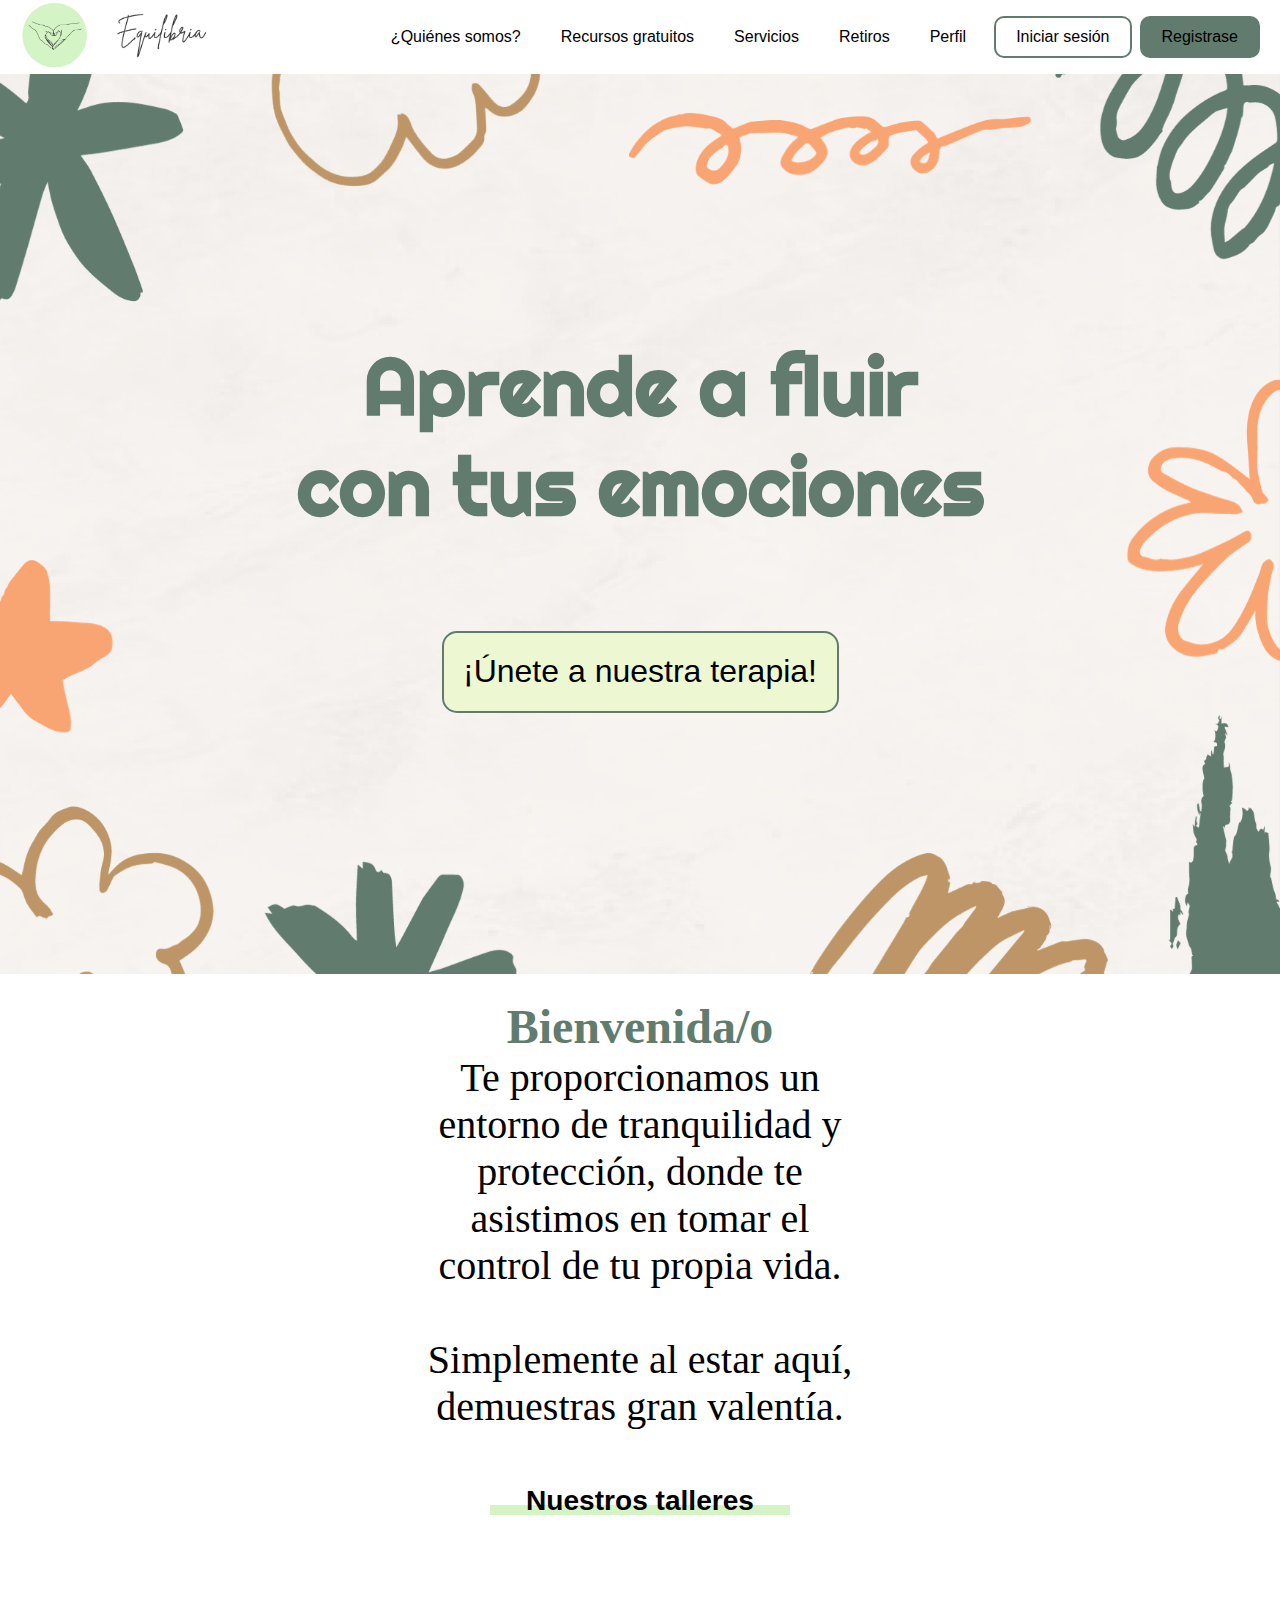
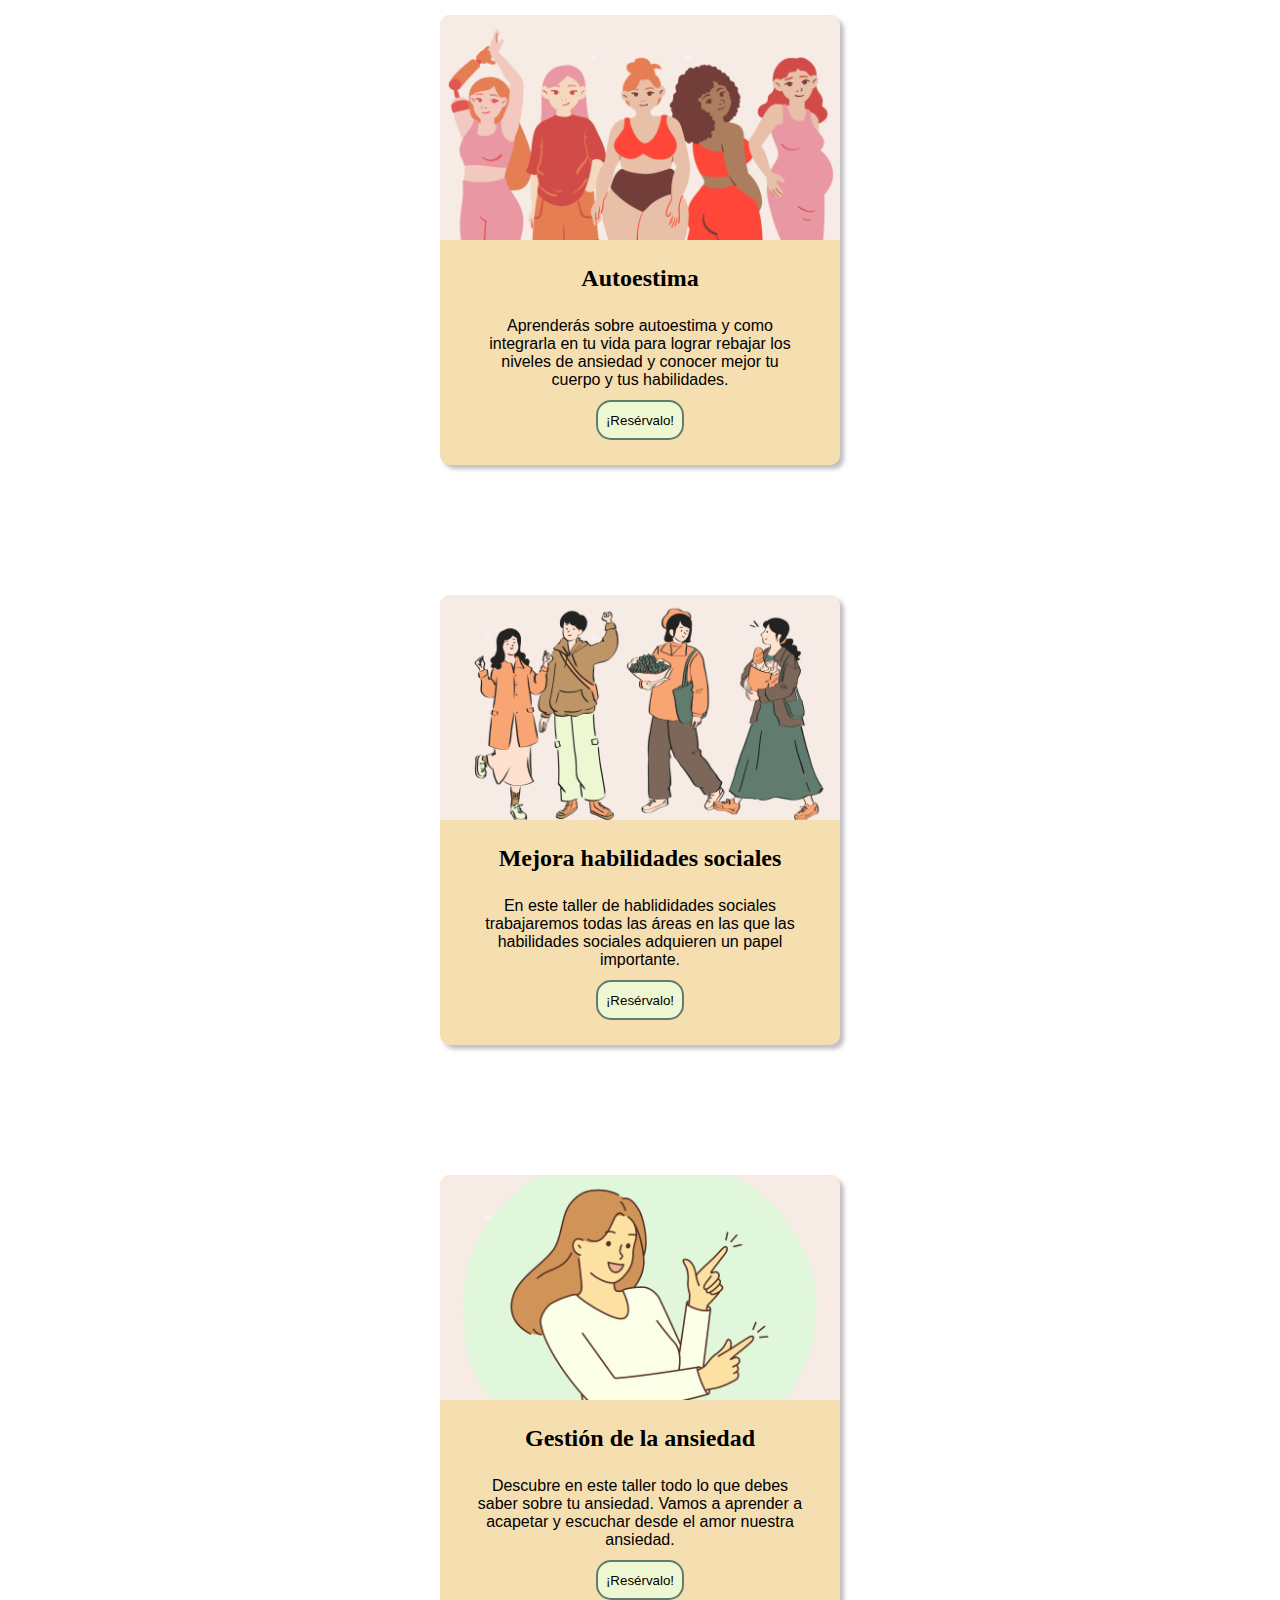
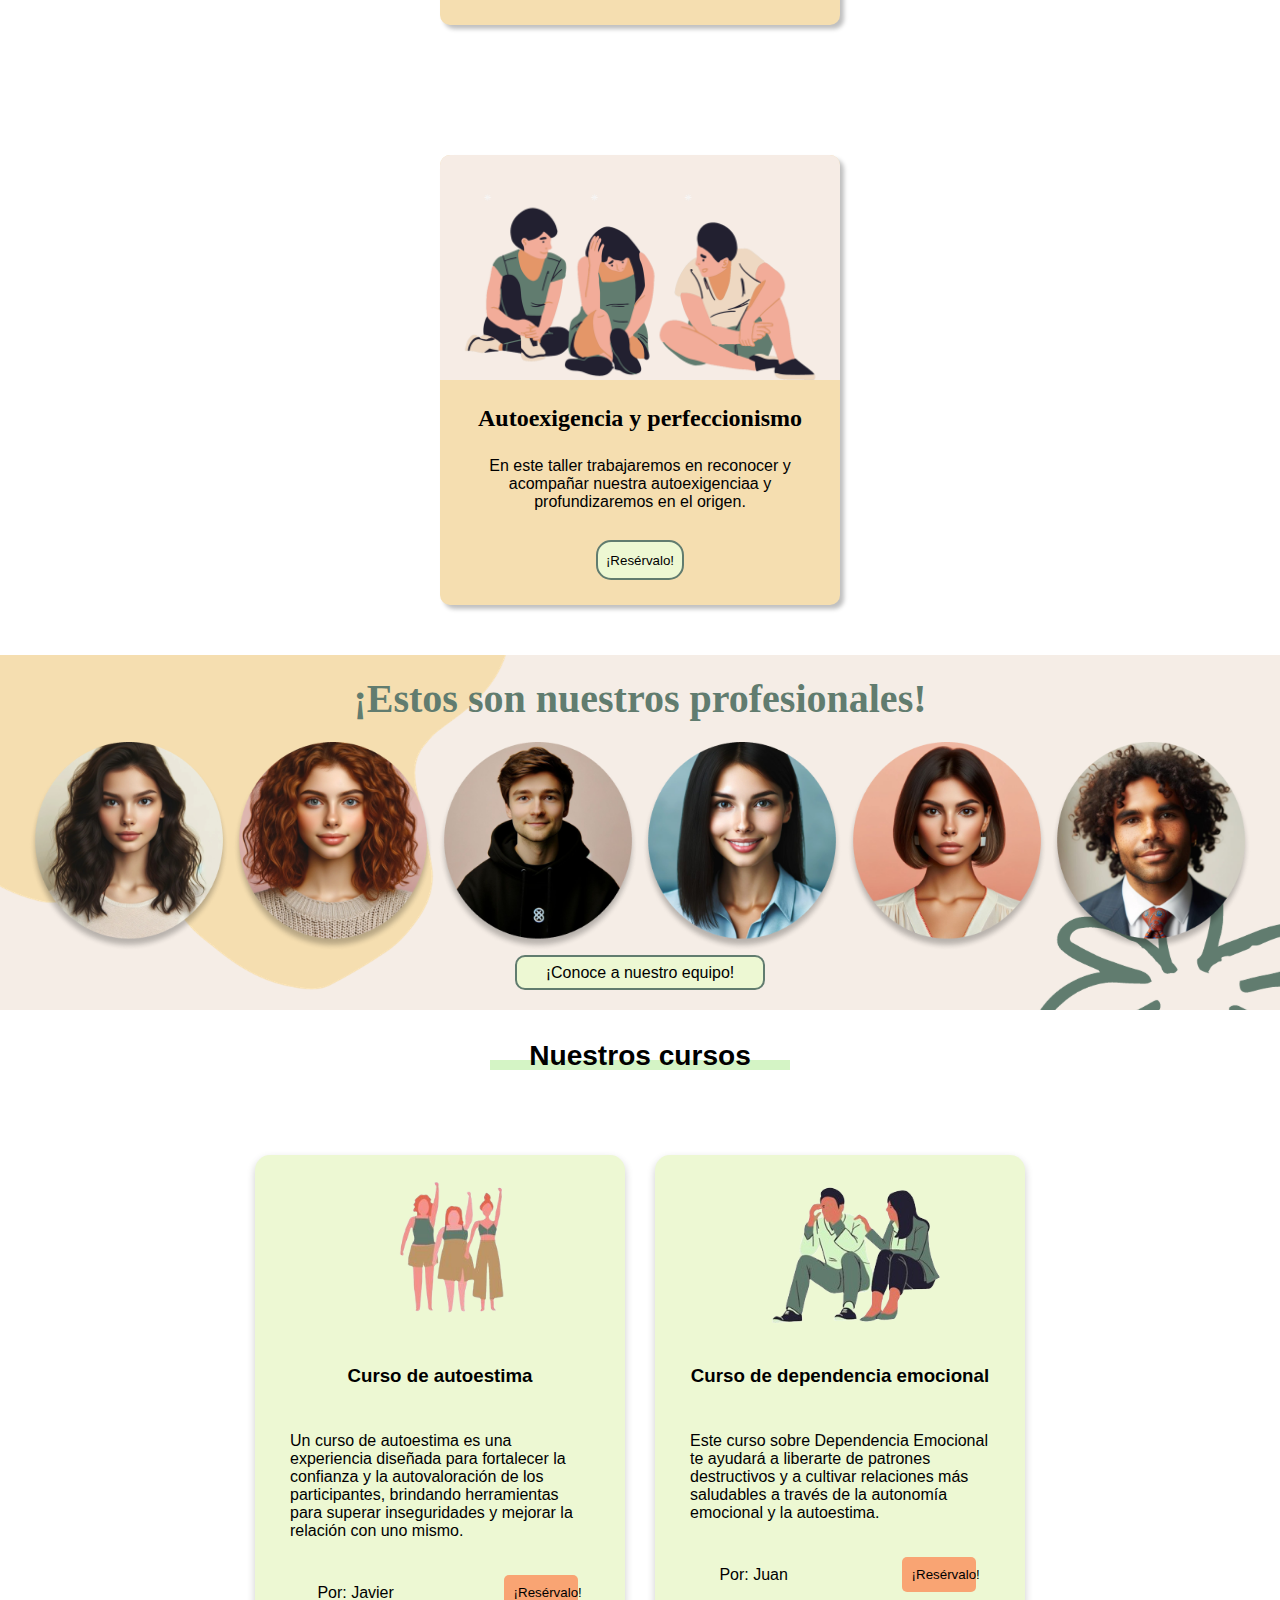
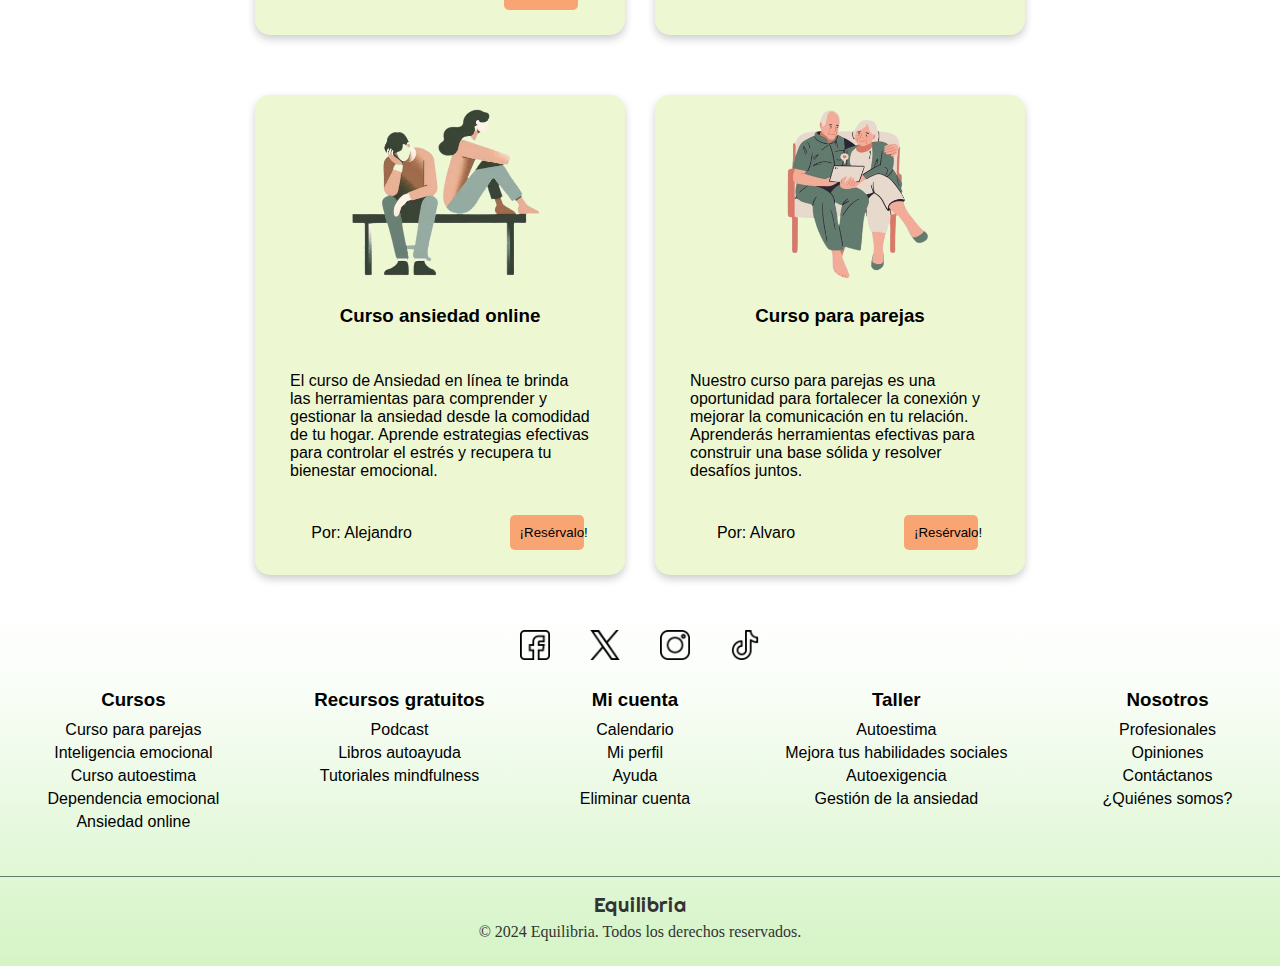
==== commit 09788e69: "d" ====
--- a/Proyecto_integrador/index.html
+++ b/Proyecto_integrador/index.html
@@ -72,47 +72,6 @@
             </ul>
         </nav>
     </header>
-    <section class="modal">
-        <div class="modal__container">
-            <div class="subrayadoFormulario">
-                <h3>Iniciar sesión</h3>
-            </div>
-            <a href="">
-                <button type="submit" class="google-signin">
-                    <object data="../Proyecto_integrador/img/google.svg"></object>
-                    <span>Inicia sesión con Google</span>
-                </button>
-            </a>
-            <div class="containerForm">
-                <form class="formInicioSesion" id="loginForm" method="post" action="inicio_sesion.php"
-                    onsubmit="validarFormularioInicio()">
-                    <hr>
-                    <label for="usuario_pacientes">Usuario:</label>
-                    <input type="text" id="usuario_pacientes" name="usuario_pacientes">
-                    <span id="errorUsuario" class="error-mensaje"></span>
-
-                    <br><br>
-
-                    <label for="contrasena_pacientes">Contraseña:</label>
-                    <div class="input-container">
-                        <input type="password" id="contrasena_pacientes" name="contrasena_pacientes">
-                        <span onclick="togglePasswordVisibility()">
-                            <i class="eye-icon">🙉</i>
-                        </span>
-                    </div>
-                    <span id="errorContrasena" class="error-mensaje"></span>
-                    <div id="loginError" class="error-mensaje" style="display:none;"></div>
-
-                    <hr>
-                    <br>
-
-                    <p>¿No tienes una cuenta?<a href="https://www.youtube.com/"> Crea una cuenta</a></p>
-
-                    <button type="submit">Acceder a mi cuenta</button>
-                </form>
-            </div>
-        </div>
-    </section>
     <main>
         <div class="pginicio">
             <h1>Aprende a fluir <br> con tus emociones</h1>
